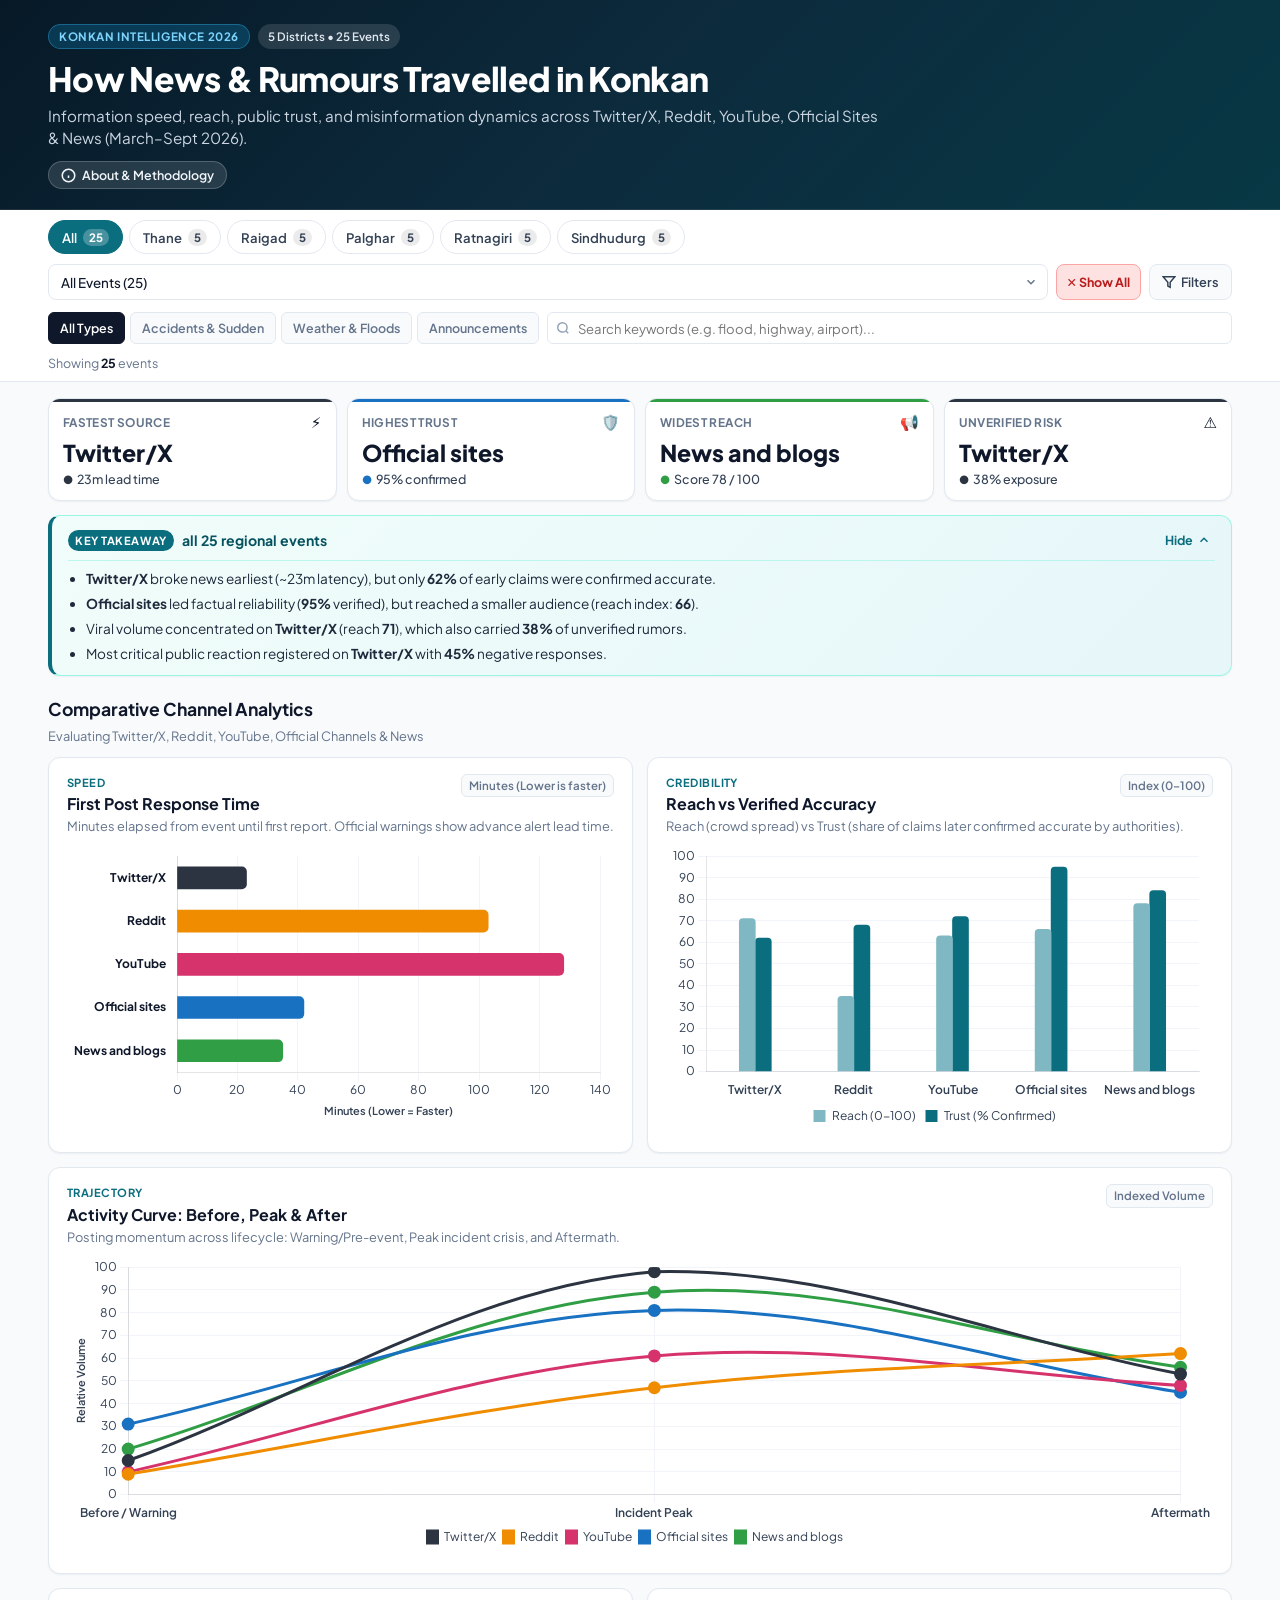
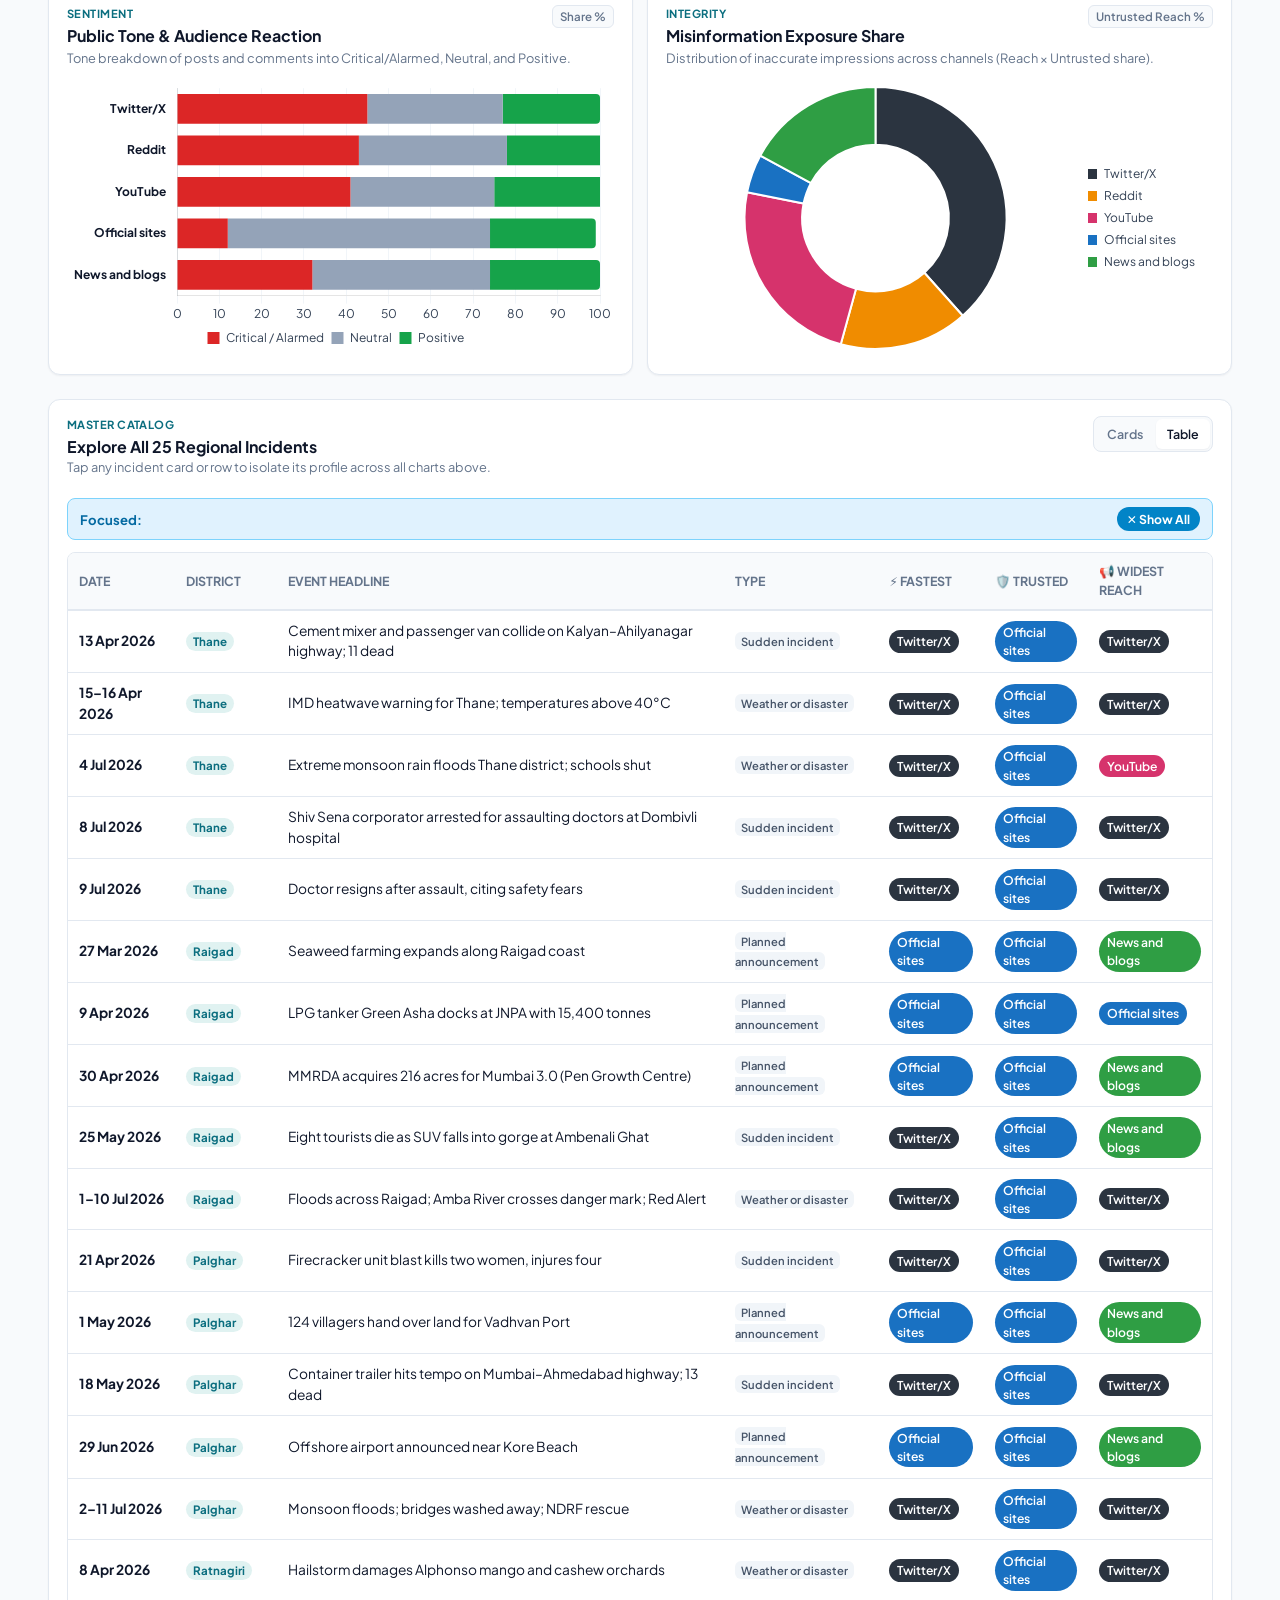
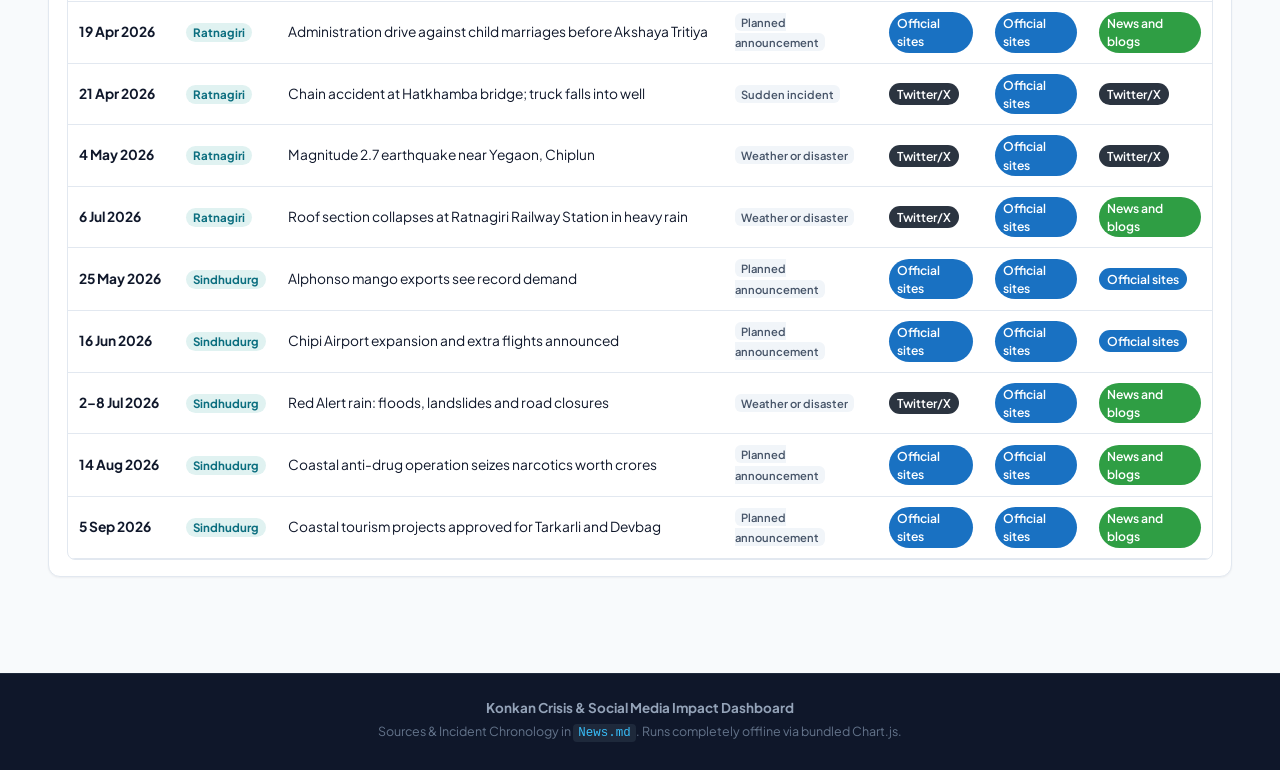
==== index.html @ d084e8be "Add root index.html redirect to dash for GitHub Pages" ====
<!DOCTYPE html>
<html lang="en">
<head>
  <meta charset="utf-8">
  <meta http-equiv="refresh" content="0; url=dash/">
  <script>
    window.location.replace("dash/");
  </script>
  <title>Konkan Crisis & Social Media Impact Dashboard</title>
</head>
<body>
  <p>Redirecting to <a href="dash/">Konkan Crisis & Social Media Impact Dashboard</a>...</p>
</body>
</html>
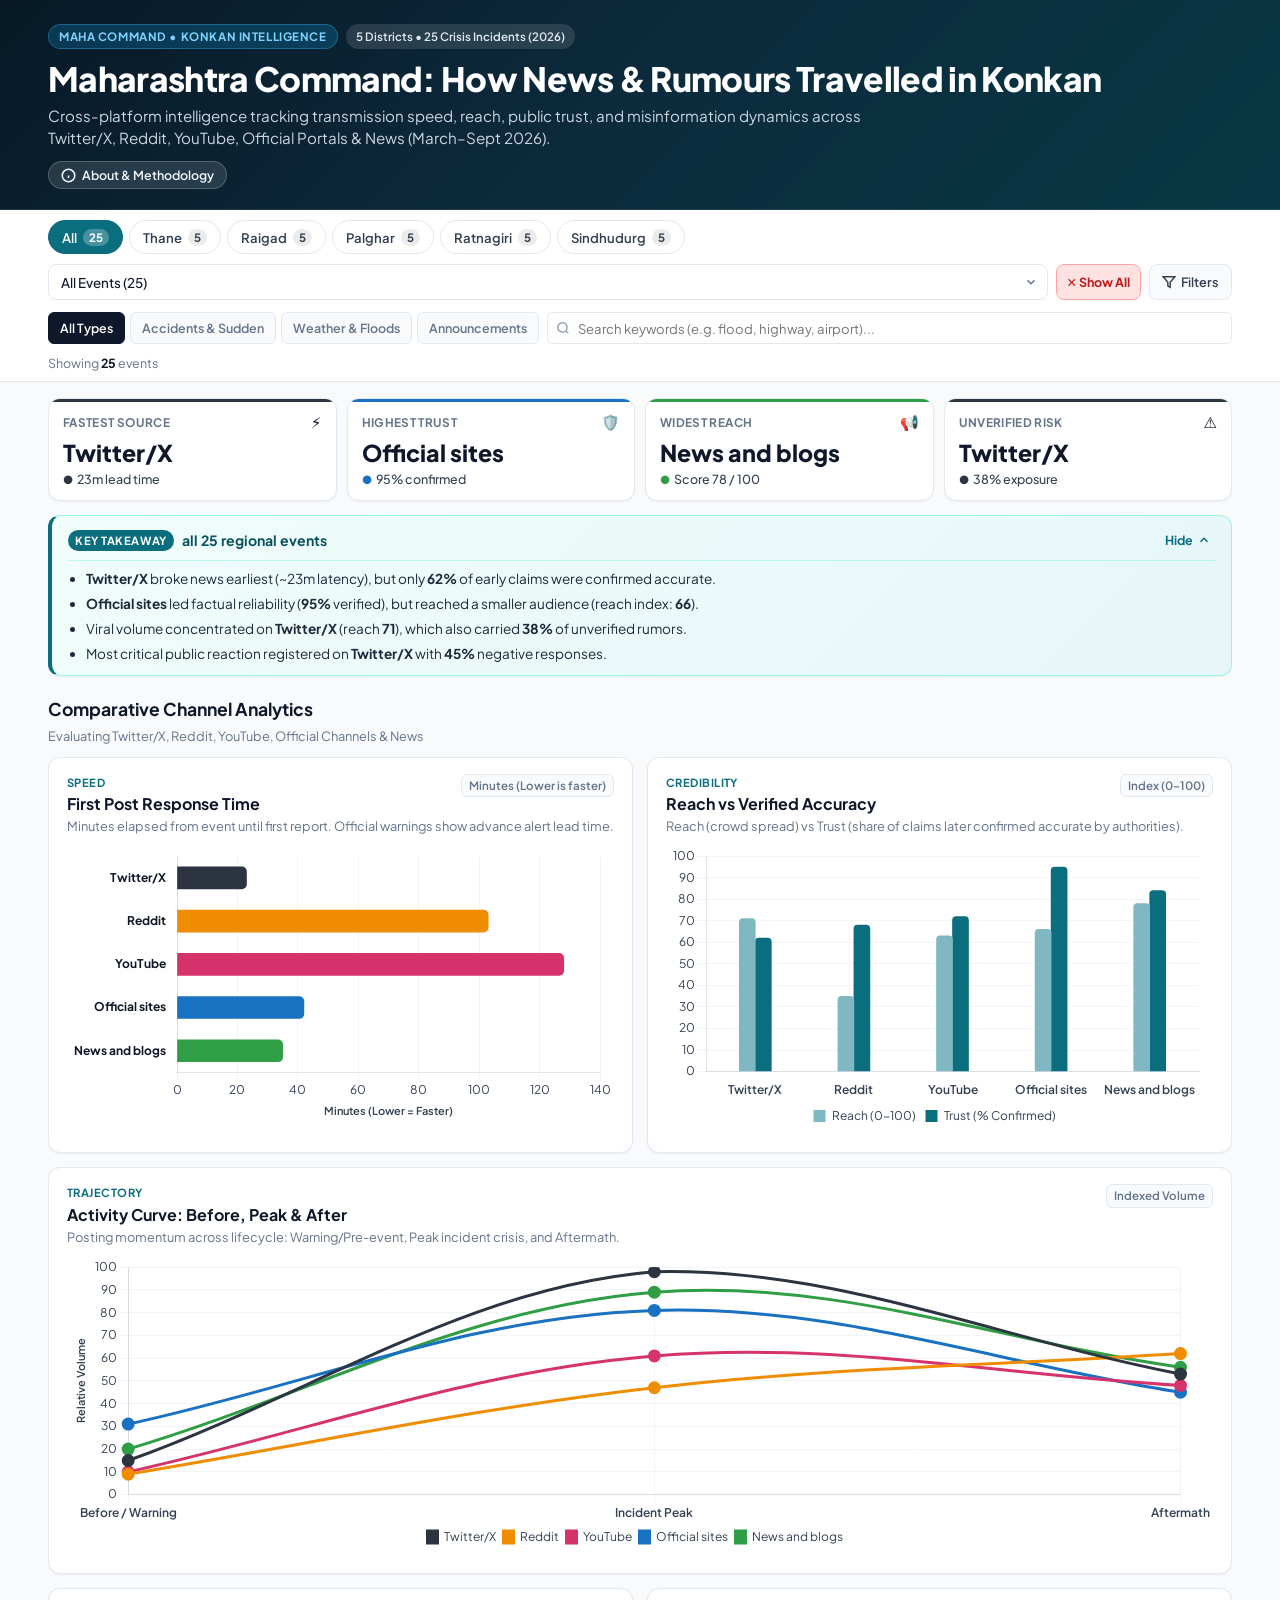
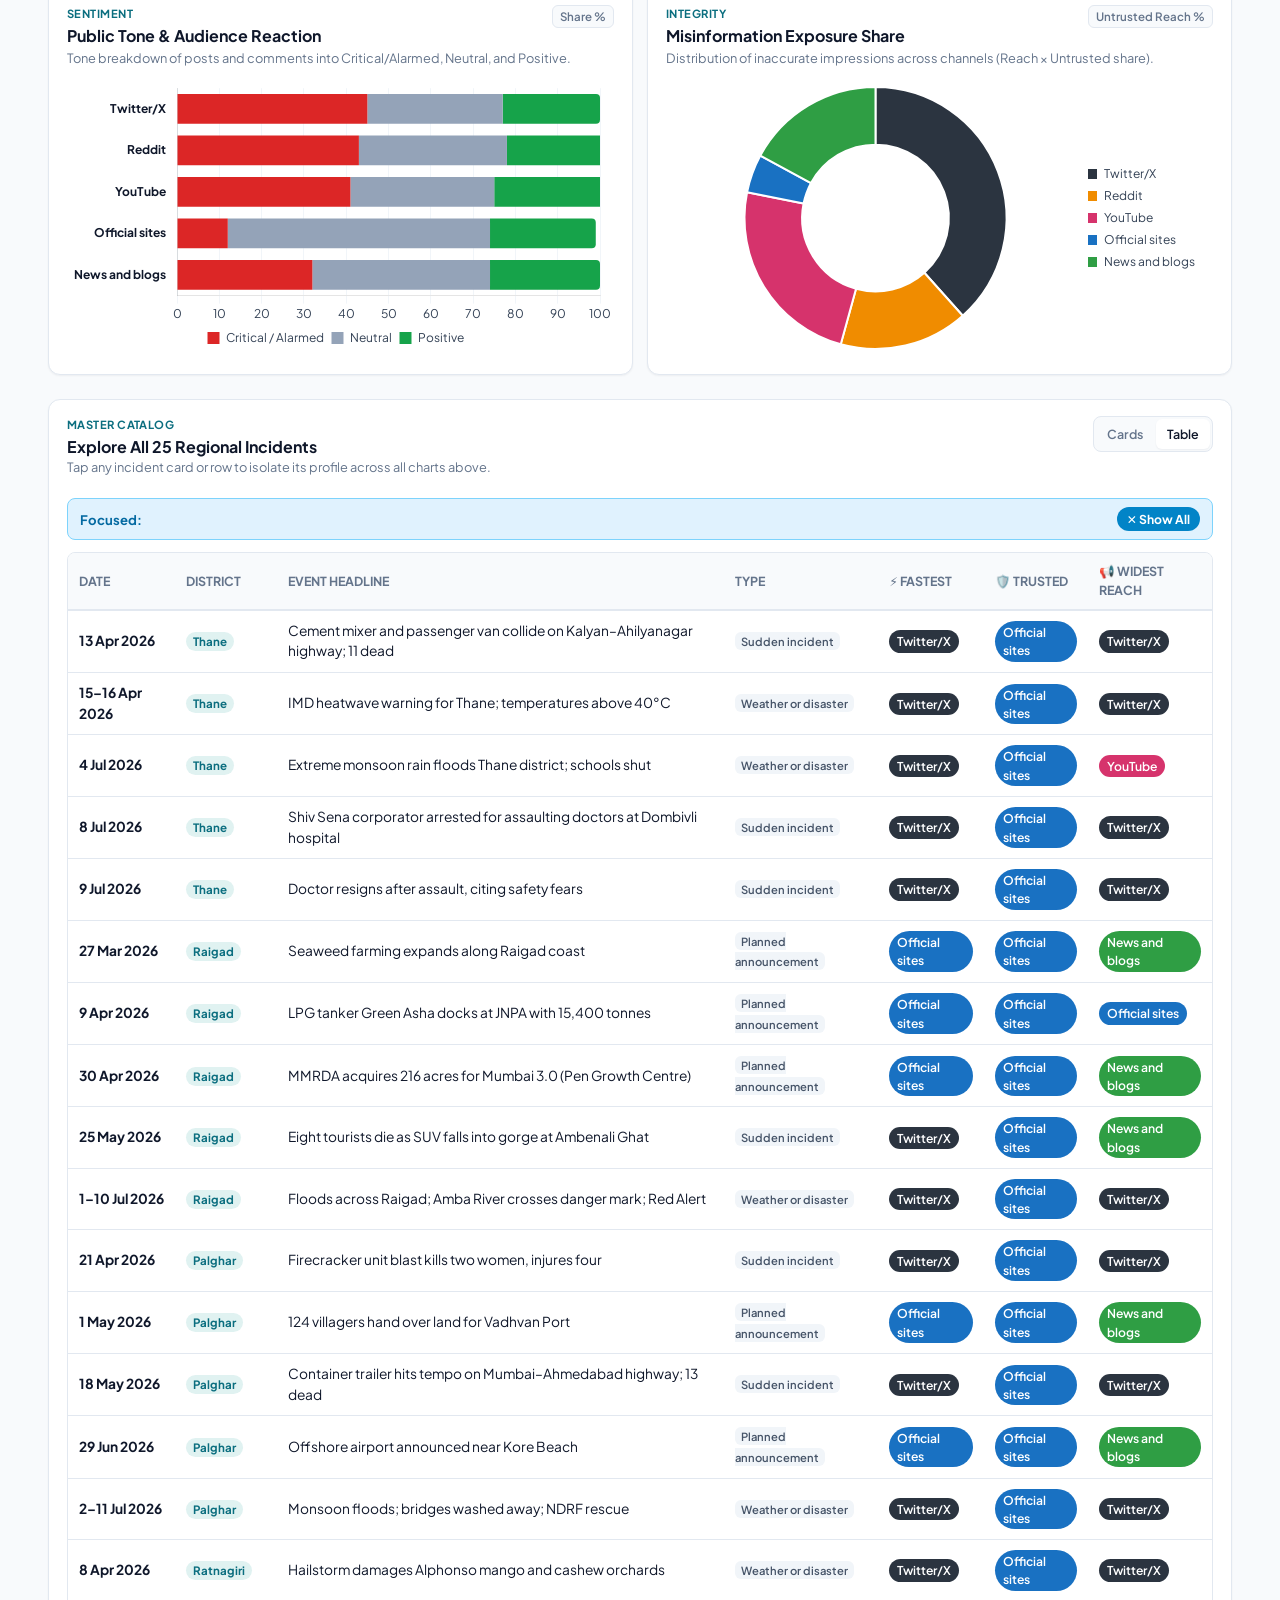
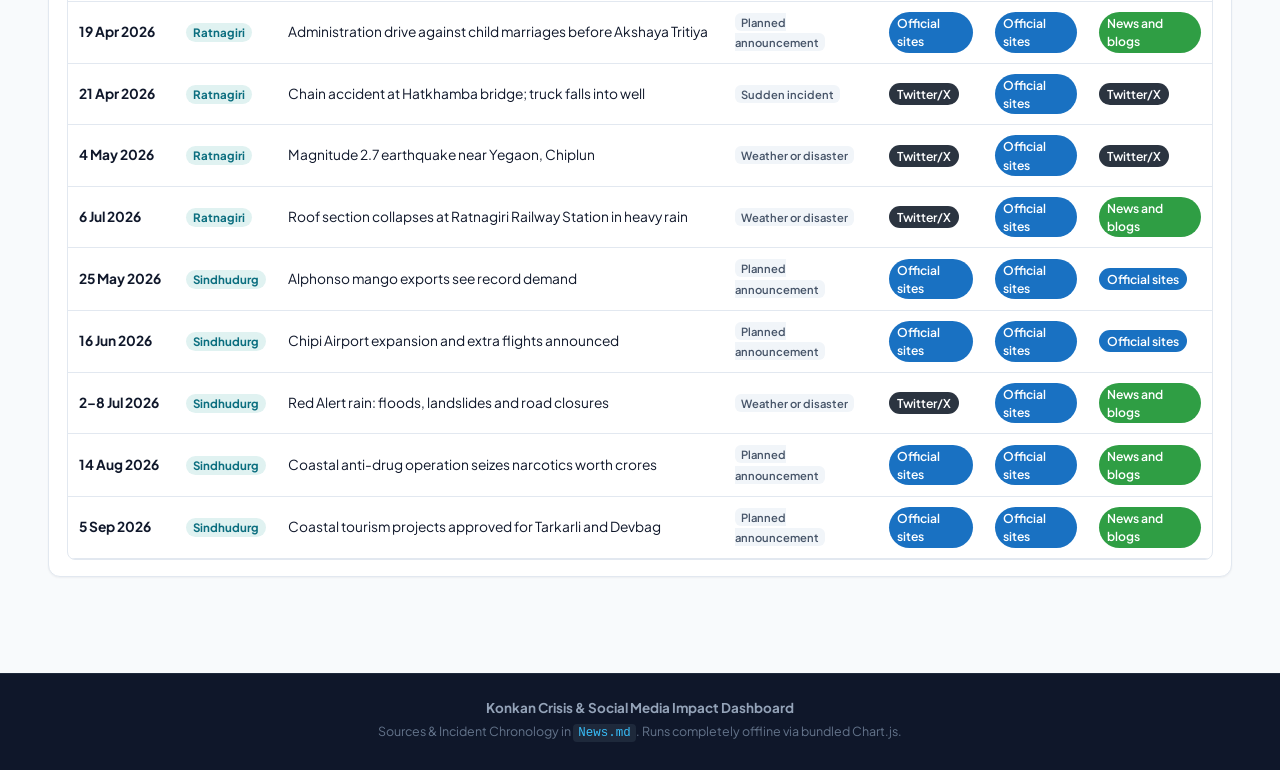
==== commit a61afc0e: "Update HTML headers and meta tags with domain-agnostic Maha Command branding" ====
--- a/index.html
+++ b/index.html
@@ -2,13 +2,75 @@
 <html lang="en">
 <head>
   <meta charset="utf-8">
+  <meta name="viewport" content="width=device-width, initial-scale=1, viewport-fit=cover">
+  <meta name="theme-color" content="#0b6e7f">
+  <title>Maharashtra Command Center | Konkan Crisis & Social Media Intelligence Dashboard</title>
+  <meta name="description" content="Cross-platform intelligence tracking crisis transmission speed, reach, public trust, and rumour dynamics across 5 Konkan districts.">
+  
+  <!-- Social Media & Open Graph Previews (Domain-Agnostic) -->
+  <meta property="og:site_name" content="Maharashtra Command Center">
+  <meta property="og:title" content="Maharashtra Command Center | Konkan Crisis & Social Media Intelligence Dashboard">
+  <meta property="og:description" content="Cross-platform intelligence tracking transmission speed, reach, public trust, and rumour dynamics across Konkan districts.">
+  <meta property="og:type" content="website">
+  <meta name="twitter:card" content="summary">
+  <meta name="twitter:title" content="Maharashtra Command Center | Konkan Crisis Intelligence">
+  <meta name="twitter:description" content="Crisis information flow, public trust, and misinformation dynamics across Konkan districts.">
+
+  <!-- Immediate Redirect into dash folder -->
   <meta http-equiv="refresh" content="0; url=dash/">
   <script>
     window.location.replace("dash/");
   </script>
-  <title>Konkan Crisis & Social Media Impact Dashboard</title>
+  <style>
+    body {
+      font-family: -apple-system, BlinkMacSystemFont, "Segoe UI", Roboto, sans-serif;
+      background-color: #071927;
+      color: #e2e8f0;
+      display: flex;
+      align-items: center;
+      justify-content: center;
+      height: 100vh;
+      margin: 0;
+      text-align: center;
+      padding: 20px;
+    }
+    .card {
+      background: rgba(255, 255, 255, 0.05);
+      border: 1px solid rgba(255, 255, 255, 0.1);
+      border-radius: 12px;
+      padding: 32px 24px;
+      max-width: 480px;
+    }
+    h1 {
+      font-size: 1.25rem;
+      margin: 0 0 10px;
+      color: #7dd3fc;
+    }
+    p {
+      margin: 0 0 18px;
+      color: #94a3b8;
+      font-size: 0.95rem;
+    }
+    a {
+      color: #38bdf8;
+      text-decoration: none;
+      font-weight: 600;
+      border: 1px solid rgba(56, 189, 248, 0.4);
+      padding: 8px 16px;
+      border-radius: 6px;
+      display: inline-block;
+      transition: background 0.2s;
+    }
+    a:hover {
+      background: rgba(56, 189, 248, 0.15);
+    }
+  </style>
 </head>
 <body>
-  <p>Redirecting to <a href="dash/">Konkan Crisis & Social Media Impact Dashboard</a>...</p>
+  <div class="card">
+    <h1>Maharashtra Command Center</h1>
+    <p>Loading Konkan Crisis & Social Media Intelligence Dashboard...</p>
+    <a href="dash/">Open Dashboard Manually →</a>
+  </div>
 </body>
 </html>
